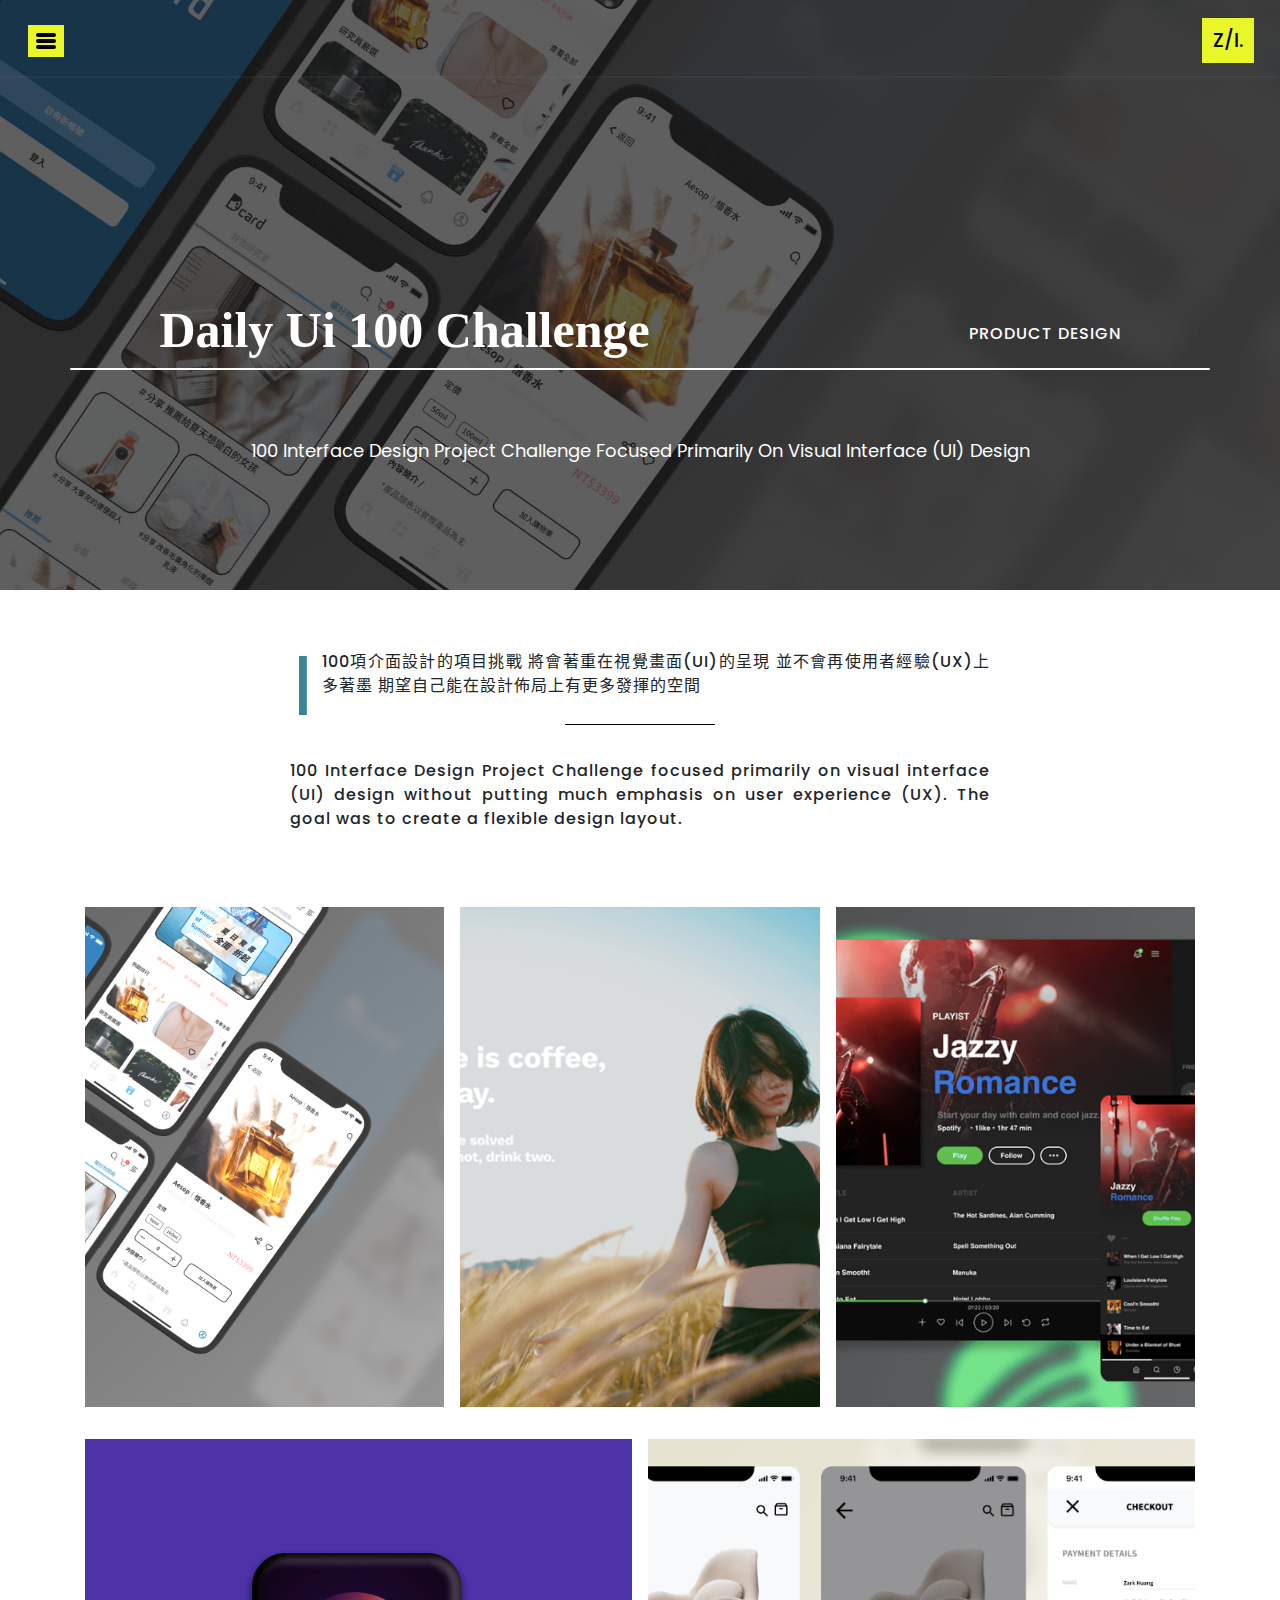
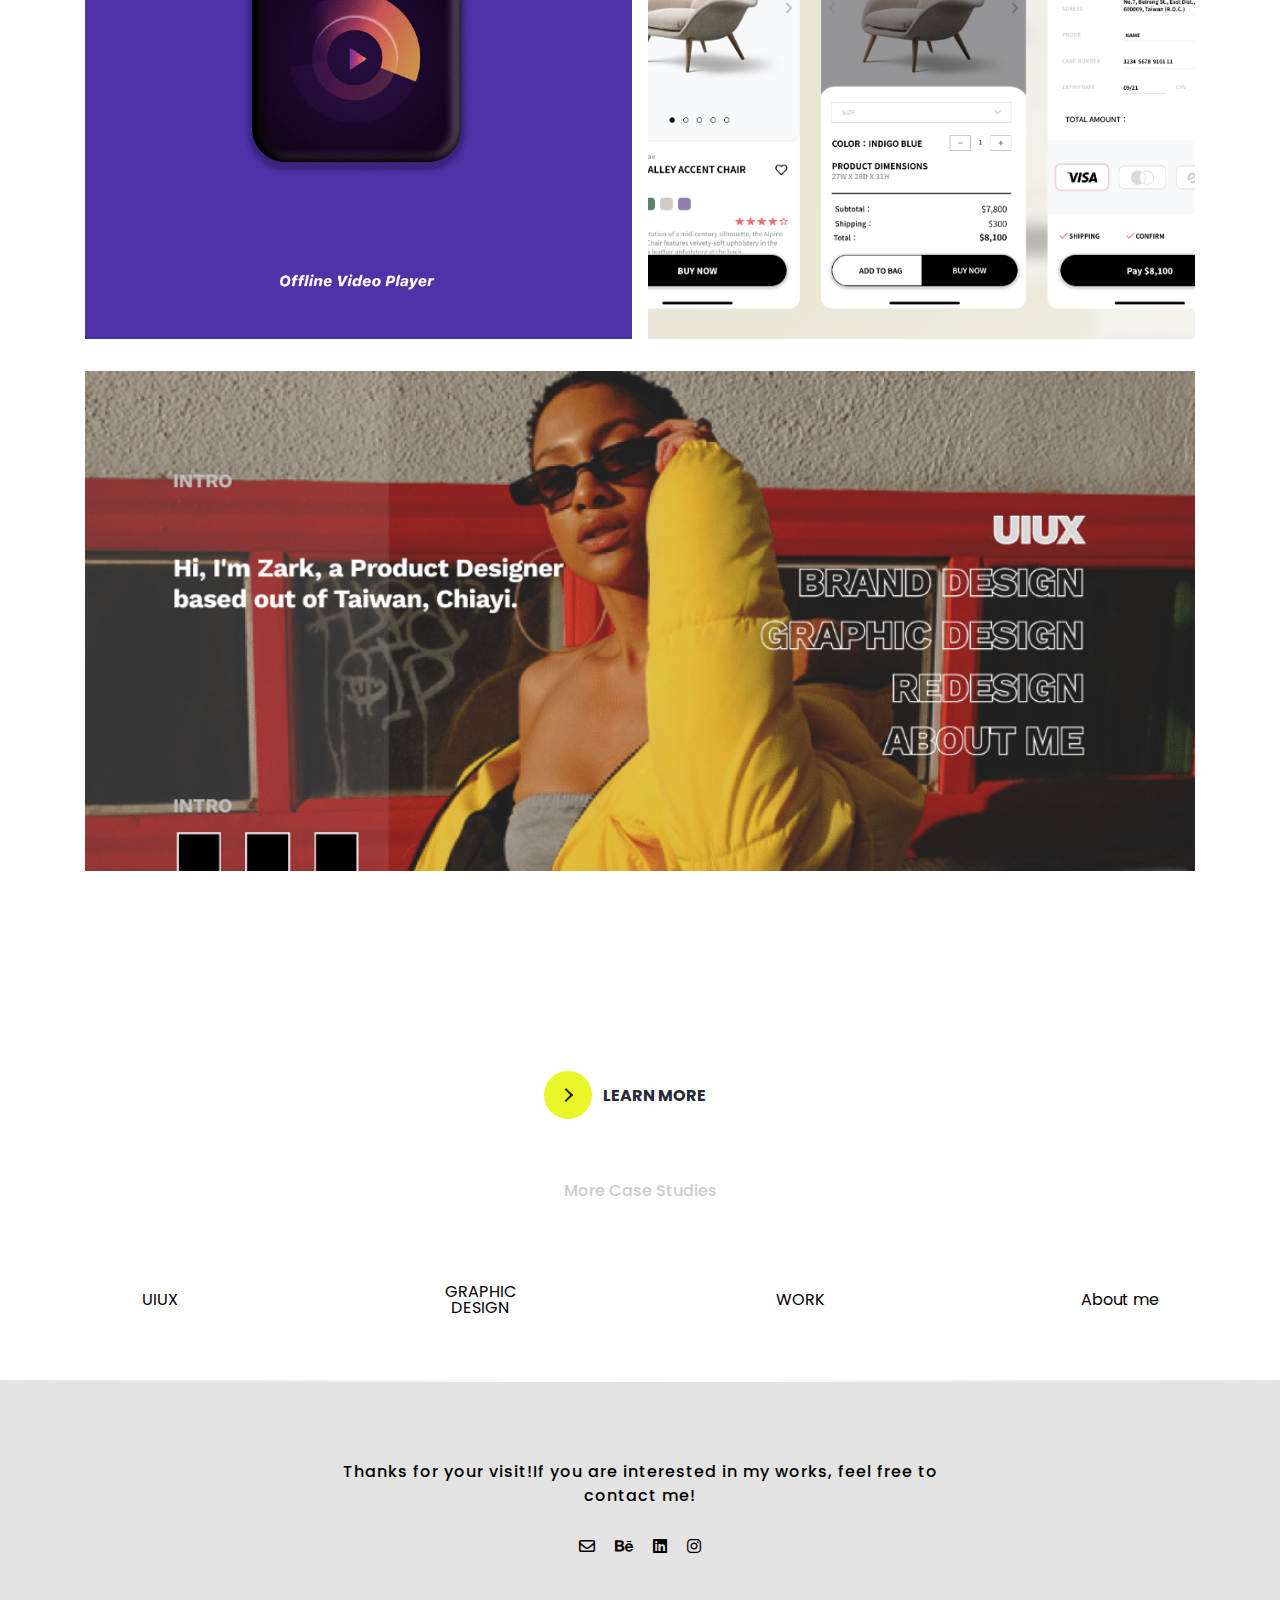
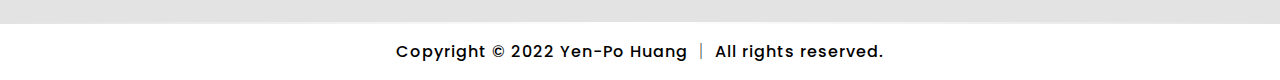
==== html/1.ui.html @ 436be86d "First publish" ====
<!DOCTYPE html>
<html lang="zh-TW">
  <head>
    <meta charset="UTF-8" />
    <meta http-equiv="X-UA-Compatible" content="IE=edge" />
    <meta name="viewport" content="width=device-width, initial-scale=1.0" />
    <title>Zark｜Online Portfolio</title>
    <link
      rel="stylesheet"
      href="https://cdnjs.cloudflare.com/ajax/libs/twitter-bootstrap/4.1.3/css/bootstrap.min.css"
    />
    <link
      rel="stylesheet"
      href="https://s3-us-west-2.amazonaws.com/s.cdpn.io/1462889/unicons.css"
    />
    <link
      rel="stylesheet"
      href="https://cdnjs.cloudflare.com/ajax/libs/font-awesome/6.2.0/css/all.min.css"
    />
    <link href="https://unpkg.com/aos@2.3.1/dist/aos.css" rel="stylesheet" />
    <link rel="stylesheet" href="../css/1.ui.css" />
  </head>

  <body>
    <!-- Navigation
	================================================== -->
    <nav id="nav">
      <div class="navbar" id="navbar">
        <div class="nav-container">
          <input class="checkbox" type="checkbox" name="" id="" />
          <div
            class="hamburger-lines"
            onmouseover="bigImg(this)"
            onmouseout="normalImg(this)"
          >
            <span class="line line1"></span><span class="line line2"></span
            ><span class="line line3"></span>
          </div>
          <div class="logo" id="logo">
            <h6><a href="../index.html">Z/I.</a></h6>
          </div>

          <div class="menu-items">
            <li><a href="../index.html">Home</a></li>
            <li><a href="1.ui.html">UI/UX</a></li>
            <li><a href="3.graphicDesign.html">Graphic Design</a></li>
            <li><a href="4.reDesign.html">Work</a></li>
            <li><a href="5..aboutMe.html">About Me</a></li>
          </div>
        </div>
      </div>
    </nav>

    <!-- Contnets
	================================================== -->

    <div id="parallax-world-of-ugg">
      <section>
        <div class="parallax-one" data-aos="zoom-out">
          <div class="littleTitle">
            <div class="h1">
              <h1>Daily Ui 100 Challenge</h1>
            </div>
            <div class="pp">
              <p>PRODUCT DESIGN</p>
            </div>
          </div>
          <div class="underline container"></div>
          <div class="descriptionConetnet container">
            <h3>100 Interface Design Project Challenge focused primarily on visual interface (UI) design </h3>
          </div>
        </div>
      </section>

      <section>
        <div class="block">
          <p>
            <span class="first-character sc">I</span>100項介面設計的項目挑戰
            將會著重在視覺畫面(UI)的呈現
            並不會再使用者經驗(UX)上多著墨
            期望自己能在設計佈局上有更多發揮的空間
          </p>
          <p class="line-break margin-top-10"></p>
          <p class="margin-top-10">
            <br />
            100 Interface Design Project Challenge focused primarily on visual interface (UI) design 
            without putting much emphasis on user experience (UX). 
            The goal was to create a flexible design layout.  
            
          </p>
        </div>
      </section>


      <!--Gallery
================================================== -->

 
<section class="gallery">
    <div class="container">
      <div class="grid">

        <div class="column-xs-12 column-md-4">
          <a href="https://www.behance.net/gallery/150003423/ReDesign-Dcard-App" target="_blank">
            <figure class="img-container">
            <img src="../img/img-1.png" />
            <figcaption class="img-content">
              <h2 class="gallerytitle">Decard ReDesign</h2>
              <h3 class="category">ReDesign</h3>
            </figcaption>
            <span class="img-content-hover">
              <h2 class="gallerytitle">Decard ReDesign</h2>
              <h3 class="category">ReDesign</h3>
            </span>
          </figure>
          </a>
        </div>
        
        <div class="column-xs-12 column-md-4">
          <a href="https://www.behance.net/gallery/150564649/Daily-Ui-Challenge-Day3-Landing-Page-Blog-Website" target="_blank">
            <figure class="img-container">
            <img src="../img/landingpage.png" />
            <figcaption class="img-content">
              <h2 class="gallerytitle">Blog Website</h2>
              <h3 class="category">UI/UX Design</h3>
            </figcaption>
            <span class="img-content-hover">
              <h2 class="gallerytitle">Blog Website</h2>
              <h3 class="category">UI/UX Design</h3>
            </span>
          </figure>
          </a>
        </div>
        
        <div class="column-xs-12 column-md-4">
          <a href="https://www.behance.net/gallery/151247097/Daily-Ui-Challenge-Day10-Spotify-concept-redesign" target="_blank">
            <figure class="img-container">
            <img src="../img/w.png">
            <figcaption class="img-content">
              <h2 class="gallerytitle">Spotify ReDesign</h2>
              <h3 class="category">ReDesign</h3>
            </figcaption>
            <span class="img-content-hover">
              <h2 class="gallerytitle">Spotify ReDesign</h2>
              <h3 class="category">ReDesign</h3>
            </span>
          </figure>
          </a>
        </div>
        <div class="column-xs-12 column-md-6">
          <a href="https://www.behance.net/gallery/152121253/Mobile-app-icon-design" target="_blank">
            <figure class="img-container">
            <img src="../img/qnap.png" />
            <figcaption class="img-content">
              <h2 class="gallerytitle">Mobile app Icon</h2>
              <h3 class="category">ReDesign</h3>
            </figcaption>
            <span class="img-content-hover">
              <h2 class="gallerytitle">Mobile app Icon</h2>
              <h3 class="category">ReDesign</h3>
            </span>
          </figure>
          </a>
        </div>
        <div class="column-xs-12 column-md-6">
          <a href="https://www.behance.net/gallery/150549213/Daily-Ui-Challenge-Day2-Checkout" target="_blank">
            <figure class="img-container">
            <img src="../img/chailr.png" />
            <figcaption class="img-content">
              <h2 class="gallerytitle">Checkout page</h2>
              <h3 class="category">UI design</h3>
            </figcaption>
            <span class="img-content-hover">
              <h2 class="gallerytitle">Checkout page</h2>
              <h3 class="category">UI design</h3>
            </span>
          </figure>
          </a>
        </div>
        <div class="column-xs-12">
          <a href="https://www.behance.net/gallery/159486443/The-portfolio-UI-Web-development" target="_blank">
            <figure class="img-container">
            <img src="../img/web.png" />
            <figcaption class="img-content">
              <h2 class="gallerytitle">Portfolio</h2>
              <h3 class="category">Web Development</h3>
            </figcaption>
            <span class="img-content-hover">
              <h2 class="gallerytitle">Portfolio</h2>
              <h3 class="category">Web Development</h3>
            </span>
          </figure>
          </a>
        </div>
      </div>
    </div>
  </section>
  


<!-- learn more -->


      <section>
        <div class="block">
        </div>


        <a href="https://www.behance.net/005e7eec" target="_blank" id="lerarmorebtn">
          <button class="learn-more">
            <span class="circle" aria-hidden="true">
              <span class="icon arrow"></span>
            </span>
            <span class="button-text">Learn More</span>
          </button>
        </a>
      </section>



      <!-- More case Studies
================================================== -->

      <h6 class="wrdLoc container">More Case Studies</h6>
      <section class="moreCase">
        <a class="item" href="./1.ui.html">UIUX</a>
        <a class="item" href="./3.graphicDesign.html">GRAPHIC<br />DESIGN</a>
        <a class="item" href="./4.reDesign.html">WORK</a>
        <a class="item" href="./5..aboutMe.html">About me</a>
      </section>

      <!-- Footer
	================================================== -->

      <footer class="footer">
        <div class="row">
          <div class="container">
            <div class="footer-box">
              <p>
                Thanks for your visit!If you are interested in my works, feel
                free to contact me!
              </p>

              <div class="icons">
                <a href="mailto:st456915@gmail.com"
                  ><i class="m-10 fa-regular fa-envelope"></i
                ></a>
                <a href="https://www.facebook.com/st456915" target="_blank"
                  ><i class="m-10 fa-brands fa-behance"></i
                ></a>
                <a href="https://www.linkedin.com/in/zarkhuang/" target="_blank"
                  ><i class="m-10 fa-brands fa-linkedin"></i
                ></a>
                <a href="https://www.instagram.com/zark_illust/" target="_blank"
                  ><i class="m-10 fa-brands fa-instagram"></i
                ></a>
                <!-- <a href="" target="_blank"><i class="m-10 icon-dribbble-1 u-color-white"></i></a> -->
              </div>
            </div>
          </div>
        </div>
      </footer>

      <div class="copyright">
        <div class="container">
          <p>Copyright © 2022 Yen-Po Huang ｜ All rights reserved.</p>
        </div>
      </div>

      <!-- Others 
	================================================== -->

      <button id="back-to-top-btn">
        <i class="fa-solid fa-chevron-up myBtn fa-xl"></i>
      </button>
    </div>

    <script src="https://cdnjs.cloudflare.com/ajax/libs/jquery/3.3.1/jquery.min.js"></script>
    <script src="https://unpkg.com/aos@2.3.1/dist/aos.js"></script>
    <script src="../javascript/default.js"></script>
    <script src="../js/gallery.js"></script>

    <script>
      AOS.init();
    </script>
  </body>
</html>
---- css/1.ui.css ----
@charset "UTF-8";
@import url('https://fonts.googleapis.com/css2?family=Playfair+Display:wght@400;700&display=swap');
@import url('https://fonts.googleapis.com/css?family=Poppins:100,100i,200,200i,300,300i,400,400i,500,500i,600,600i,700,700i,800,800i,900,900i&subset=devanagari,latin-ext');


/* Global Setting */
:root {
    --white: #ffffff;
    --black: #000000;
    --dark-blue: #1f2029;
    --dark-light: #424455;
    --red: #da2c4d;
    --yellow: #e8f62a;
    --grey: #ecedf3;
}

/* #Primary
 * *================================================== */

html,
body {
    width: 100%;
    overflow-x: hidden;
    font-family: "Poppins", sans-serif;
    font-size: 16px;
    line-height: 30px;
    -webkit-transition: all 300ms linear;
    transition: all 300ms linear;
    /* overflow: hidden; */
    box-sizing: border-box;
}

p {
    font-family: "Poppins", sans-serif;
    font-size: 16px;
    line-height: 30px;
    /* color: var(--white); */
    -webkit-transition: all 300ms linear;
    transition: all 300ms linear;
}

::selection,
::-moz-selection,
mark {
    color: var(--white);
    background-color: var(--black);
}

.color-yellow {
    color: var(--yellow);
}

.size-18 {
    font-size: 18px;
}

.opacity-40 {
    opacity: 0.4;
}

.opacity-60 {
    opacity: 0.6;
}

.section {
    position: relative;
    height: 100%;
    display: block;
    z-index: 30 !important;
}

.over-hide {
    overflow: hidden;
}

.padding-top-bottom {
    top: 50%;
    transform: translateY(-30%);
}

.z-bigger {
    z-index: 30 !important;
}


.yellow {
    background-color: yellow;
}


/* #Navgation
 * *================================================== */
#nav {
    z-index: 300;
}

#navbar {
    width: 100%;
    box-shadow: 0 1px 4px rgba(146, 161, 176, 0.15);
    width: 100%;
    display: block;
    position: fixed;
    top: 0;
    transition: top 0.3s;
    z-index: 100;
}

.navbar .menu-items {
    display: flex;
}

.navbar .nav-container li {
    list-style: none;
    transition: 0.5s;
}

.navbar .nav-container a {
    text-decoration: none;
    color: var(--black);
    font-weight: 500;
    font-size: 1.2rem;
    padding: 0.7rem;
}

.navbar .nav-container a:hover {
    font-weight: bolder;
}

#options {
    position: absolute;
    right: 0;
}

.nav-container {
    display: flex;
    justify-content: space-between;
    align-items: center;
    height: 62px;
    display: block;
    position: relative;
    height: 60px;
}

.nav-container .checkbox {
    position: absolute;
    display: block;
    height: 32px;
    width: 32px;
    top: 20px;
    left: 20px;
    z-index: 5;
    opacity: 0;
    cursor: pointer;
}

.nav-container .hamburger-lines {
    display: block;
    height: 16px;
    width: 20px;
    position: absolute;
    top: 25px;
    left: 20px;
    z-index: 2;
    display: flex;
    flex-direction: column;
    justify-content: space-between;
}

.nav-container .hamburger-lines .line {
    display: block;
    height: 4px;
    width: 100%;
    border-radius: 10px;
    background: #000;
}

.nav-container .hamburger-lines .line1 {
    transform-origin: 0% 0%;
    transition: transform 0.4s ease-in-out;
}

.nav-container .hamburger-lines .line2 {
    transition: transform 0.2s ease-in-out;
}

.nav-container .hamburger-lines .line3 {
    transform-origin: 0% 100%;
    transition: transform 0.4s ease-in-out;
}

.navbar .menu-items {
    width: 100%;
    height: 90%;
    display: flex;
    justify-content: center;
    align-items: center;
    left: 0;
    top: 0;
    position: fixed;
    padding-top: 120px;
    background-color: #f1f1f1;
    box-shadow: inset rgba(241, 241, 241, 0.3);
    transform: translateY(-150%);
    flex-direction: column;
    transition: transform 0.6s ease-in-out;
    text-align: center;
}

.navbar .menu-items li {
    margin-bottom: 1.2rem;
    font-size: 2rem;
    font-weight: 500;
}

.logo {
    padding: 0;
    position: absolute;
    top: 10px;
    /* transform: translateY(-50%); */
    right: 10px;
    /* font-size: 1rem; */
    color: #000;
    background-color: #e8f62a;
    transition: 0.5s ease-in-out;
}

.logo a {
    display: block;

}

.logo h6 {
    margin: 0;
    font-weight: 600;
    display: block;
}

.logo:hover {
    background-color: black;
    color: white;
}

.logo a:hover {
    color: white;
}


.nav-container input[type=checkbox]:checked~.menu-items {
    transform: translateX(0);
}

.nav-container input[type=checkbox]:checked~.menu-items li {
    transform: translateY(-60px);
}

.nav-container input[type=checkbox]:checked~.hamburger-lines .line1 {
    transform: rotate(45deg);
    background-color: var(--dark-blue);
    margin-left: 5px;
    margin-top: -1px;
}

.nav-container input[type=checkbox]:checked~.hamburger-lines .line2 {
    transform: scaleY(0);
    background-color: var(--dark-blue);
}

.nav-container input[type=checkbox]:checked~.hamburger-lines .line3 {
    transform: rotate(-45deg);
    background-color: var(--dark-blue);
    margin-left: 5px;
}

.nav-container input[type=checkbox]:checked~.logo {
    display: none;
}

.nav-container input[type=checkbox]:checked~#options {
    display: none;
}



/* #parallax
 * *================================================== */

@import url(https://fonts.googleapis.com/css?family=Oswald:300,400,700);
@import url(https://fonts.googleapis.com/css?family=Source+Sans+Pro:200,300,400,600,700,900,200italic,300italic,400italic,600italic,700italic,900italic);

/* Override UGG site */
#main {
    width: 100%;
    padding: 0;
}

.content-asset p {
    margin: 0 auto;
}

.breadcrumb {
    display: none;
}


/* Helpers */
/**************************/
.margin-top-10 {
    padding-top: 10px;
}

.margin-bot-10 {
    padding-bottom: 10px;
}

/* Typography */
/**************************/
#parallax-world-of-ugg h1 {
    font-family: 'Playfair Display SC', serif;
    font-size: 50px;
    font-weight: 700;
    color: white;
    padding: 0;
    margin: 0;
}

#parallax-world-of-ugg h2 {
    font-family: "Poppins", sans-serif;
    font-size: 70px;
    letter-spacing: 30px;
    text-align: center;
    color: white;
    font-weight: 400;
    text-transform: uppercase;
    z-index: 10;
    opacity: .9;
}

#parallax-world-of-ugg h3 {
  font-family: "Poppins", sans-serif;
    font-size: 18px;
    font-weight: 400;
    margin-top: 50px;
    color: white;
    text-transform: capitalize;
    padding: 20px;
}

#parallax-world-of-ugg p {
    font-family: "Poppins", sans-serif;
    font-weight: 500;
    font-size: 16px;
    letter-spacing: 1px;
    line-height: 24px;
}

.first-character {
    font-weight: 400;
    float: left;
    font-size: 84px;
    line-height: 64px;
    padding-top: 4px;
    padding-right: 8px;
    padding-left: 3px;
    font-family: "Poppins", sans-serif;
}

.sc {
    color: #3b8595;
}

.ny {
    color: #3d3c3a;
}

.atw {
    color: #c48660;
}

.littleTitle {
    display: flex;
    justify-content: space-around;
    align-items: center;
}

.littleTitle p {
    font-family: "Poppins", sans-serif;
    text-transform: uppercase;
    color: white;
    margin: 0;
    font-size: 24px;
}

.underline {
    width: 90%;
    height: 2px;
    background-color: #fff;
    border-radius: 20px;
}

.descriptionConetnet {
    display: flex;
    justify-content: center;
}


/* Section - Title */
/**************************/
#parallax-world-of-ugg .title {
    background: white;
    padding: 60px;
    margin: 0 auto;
    text-align: center;
}

#parallax-world-of-ugg .title h1 {
    font-size: 35px;
    letter-spacing: 8px;
}



/* Section - Block */
/**************************/
#parallax-world-of-ugg .block {
    background: white;
    padding: 60px;
    width: 820px;
    margin: 0 auto;
    text-align: justify;
}

#parallax-world-of-ugg .block-gray {
    background: #f2f2f2;
    padding: 60px;
}

#parallax-world-of-ugg .section-overlay-mask {
    position: absolute;
    top: 0;
    left: 0;
    width: 100%;
    height: 100%;
    background-color: black;
    opacity: 0.70;
}

/* Section - Parallax */
/**************************/
#parallax-world-of-ugg .parallax-one {
    padding-top: 300px;
    padding-bottom: 100px;
    overflow: hidden;
    position: relative;
    width: 100%;
    background-image: url(../img/img-1.jpg);
    background-attachment: fixed;
    background-size: cover;
    -moz-background-size: cover;
    -webkit-background-size: cover;
    background-repeat: no-repeat;
    background-position: center center;
}

#parallax-world-of-ugg .parallax-two {
    padding-top: 200px;
    padding-bottom: 200px;
    overflow: hidden;
    position: relative;
    width: 100%;
    background-image: url(../img/glasses.JPG);
    background-attachment: fixed;
    background-size: cover;
    -moz-background-size: cover;
    -webkit-background-size: cover;
    background-repeat: no-repeat;
    background-position: center center;
}

#parallax-world-of-ugg .parallax-three {
    padding-top: 200px;
    padding-bottom: 200px;
    overflow: hidden;
    position: relative;
    width: 100%;
    background-image: url(https://images.unsplash.com/photo-1440688807730-73e4e2169fb8?dpr=1&auto=format&fit=crop&w=1500&h=1001&q=80&cs=tinysrgb&crop=);
    background-attachment: fixed;
    background-size: cover;
    -moz-background-size: cover;
    -webkit-background-size: cover;
    background-repeat: no-repeat;
    background-position: center center;
}

/* Extras */
/**************************/
#parallax-world-of-ugg .line-break {
    border-bottom: 1px solid black;
    width: 150px;
    margin: 0 auto;
}

/* Media Queries */
/**************************/
@media screen and (max-width: 959px) and (min-width: 768px) {
    #parallax-world-of-ugg .block {
        padding: 40px;
        width: 620px;
    }
}

@media screen and (max-width: 767px) {
    #parallax-world-of-ugg .block {
        padding: 30px;
        width: 420px;
    }

    #parallax-world-of-ugg h2 {
        font-size: 30px;
    }

    #parallax-world-of-ugg .block {
        padding: 30px;
    }

    #parallax-world-of-ugg .parallax-one,
    #parallax-world-of-ugg .parallax-two,
    #parallax-world-of-ugg .parallax-three {
        padding-top: 100px;
        padding-bottom: 100px;
    }
}

@media screen and (max-width: 479px) {
    #parallax-world-of-ugg .block {
        padding: 30px 15px;
        width: 290px;
    }
}



/* $totop */

#back-to-top-btn {
    display: none;
    position: fixed;
    bottom: 20px;
    right: 20px;
    font-size: 18px;
    width: 50px;
    height: 50px;
    background-color: transparent;
    color:var(--dark-blue);
    cursor: pointer;
    outline: none;
    border: none;
    transition-duration: 0.2s;
    transition-timing-function: ease-in-out;
    transition-property: background-color, color;
}

#back-to-top-btn:hover,
#back-to-top-btn:focus {
    color:orange;
}

@media (max-width: 992px) {
    #back-to-top-btn {
        font-size: 18px;
        width: 40px;
        height: 40px;
        bottom: 15px;
        right: 15px;
    }
}

@media (max-width: 768px) {
    #back-to-top-btn {
        font-size: 16px;
        width: 32px;
        height: 32px;
        bottom: 6px;
        right: 6px;
    }
}

/*-------------------------
/* $MoreCase
---------------------------*/

.wrdLoc{
    display: flex;
    justify-content: center;
    color:  #ccc;
    margin-top: 5rem;
}

.moreCase{
    display: flex;
    justify-content: space-around;
    margin-bottom: 40px;
    margin-top: 60px;
    align-content: center;
    align-items: center;
    text-align: center;
}

.item{
    display: flex;
    line-height: 1;
    height: 80px;
    width: 100%;
    /* border: 1px solid black; */
    align-items: center;
    justify-content: center;
    text-decoration: none;
    color: #000;
}


.item:hover{
    background-color: var(--yellow);
    text-decoration: none;
    color: #000;
}

/*-------------------------
/* $Footer
---------------------------*/


footer {
    padding: 60px 0;
    position: relative;
    width: 100%;
    text-align: center;
    background-color: #e3e3e3;
}


footer .circular_text {
    margin-top: -140px;
    z-index: 9;
    margin-bottom: 50px;
}

footer .circular_text img {
    height: 300px;
    width: 300px;
}


.footer-box {
    width: 60%;
    margin: 0 auto;
}


.footer-box p {
    margin-bottom: 20px;
    margin-top: 20px;
    font-size: 16px;
    color: black;
    font-family: DM Serif Text;
}

@media(max-width: 576px) {
    .footer-box p {
        font-size: 10px;
    }
}


footer .epilogue p {
    font-family: Orelega One;
    line-height: 16px;
    padding-top: 10px;
    font-size: 6px;
}

footer:before {
    content: "";
    position: absolute;
    top: 0;
    left: 0;
    width: 100%;
    height: 2px;
    background: linear-gradient(to left, transparent, #fff, transparent);
}

footer:after {
    content: "";
    position: absolute;
    bottom: 0;
    left: 0;
    width: 100%;
    height: 2px;
    padding: 0;
    background: linear-gradient(to left, transparent, #fff, transparent);
}

.footer .icons{
    display: flex;
    justify-content: center;
}

.m-10{
    margin: 10px;
}


.icons a{
    color: black;
}

.icons a:hover{
    background-color: var(--yellow);
}


.copyright {

    text-align: center;
}

.copyright p {
    font-family: Orelega One;
    /*line-height: 16px;*/
    font-size: 12px;
    color: #000;

}

/* ----------- */

  #lerarmorebtn {
    margin: 5rem;
  }

button {
  position: relative;
  display: inline-block;
  cursor: pointer;
  outline: none;
  border: 0;
  vertical-align: middle;
  text-decoration: none;
  background: transparent;
  padding: 0;
  font-size: inherit;
  font-family: inherit;
}
button.learn-more {
  width: 12rem;
  height: auto;
  position: absolute;
  left: 50%;
  transform: translateX(-50%);
}
button.learn-more .circle {
  transition: all 0.45s cubic-bezier(0.65, 0, 0.076, 1);
  position: relative;
  display: block;
  margin: 0;
  width: 3rem;
  height: 3rem;
  background: var(--yellow);
  border-radius: 1.625rem;
}
button.learn-more .circle .icon {
  transition: all 0.45s cubic-bezier(0.65, 0, 0.076, 1);
  position: absolute;
  top: 0;
  bottom: 0;
  margin: auto;
  background: var(--dark-blue);
}
button.learn-more .circle .icon.arrow {
  transition: all 0.45s cubic-bezier(0.65, 0, 0.076, 1);
  left: 0.625rem;
  width: 1.125rem;
  height: 0.125rem;
  background: none;
}
button.learn-more .circle .icon.arrow::before {
  position: absolute;
  content: "";
  top: -0.25rem;
  right: 0.0625rem;
  width: 0.625rem;
  height: 0.625rem;
  border-top: 0.125rem solid var(--dark-blue);
  border-right: 0.125rem solid var(--dark-blue);
  transform: rotate(45deg);
}
button.learn-more .button-text {
  transition: all 0.45s cubic-bezier(0.65, 0, 0.076, 1);
  position: absolute;
  top: 0;
  left: 0;
  right: 0;
  bottom: 0;
  padding: 0.75rem 0;
  margin: 0 0 0 1.85rem;
  color: #282936;
  font-weight: 700;
  line-height: 1.6;
  text-align: center;
  text-transform: uppercase;
}
button:hover .circle {
  width: 100%;
}
button:hover .circle .icon.arrow {
  background: var(--dark-blue);
  transform: translate(1rem, 0);
}
button:hover .button-text {
  color: var(--dark-blue);
}

@supports (display: grid) {
  .lerarmorebtn {
    display: grid;
    grid-template-columns: repeat(4, 1fr);
    grid-gap: 0.625rem;
    grid-template-areas: ". main main ." ". main main .";
  }

}

/* <!--Gallery
================================================== --> */

.grid {
    display: flex;
    flex-direction: column;
    flex-flow: row wrap;
  }
  .grid > [class*=column-] {
    display: block;
  }
  
  .first {
    order: -1;
  }
  
  .last {
    order: 12;
  }
  
  .align-top {
    align-items: start;
  }
  
  .align-center {
    align-items: center;
  }
  
  .align-bottom {
    align-items: end;
  }
  
  .column-xs-1 {
    flex-basis: 8.3333333333%;
    max-width: 8.3333333333%;
  }
  
  .column-xs-2 {
    flex-basis: 16.6666666667%;
    max-width: 16.6666666667%;
  }
  
  .column-xs-3 {
    flex-basis: 25%;
    max-width: 25%;
  }
  
  .column-xs-4 {
    flex-basis: 33.3333333333%;
    max-width: 33.3333333333%;
  }
  
  .column-xs-5 {
    flex-basis: 41.6666666667%;
    max-width: 41.6666666667%;
  }
  
  .column-xs-6 {
    flex-basis: 50%;
    max-width: 50%;
  }
  
  .column-xs-7 {
    flex-basis: 58.3333333333%;
    max-width: 58.3333333333%;
  }
  
  .column-xs-8 {
    flex-basis: 66.6666666667%;
    max-width: 66.6666666667%;
  }
  
  .column-xs-9 {
    flex-basis: 75%;
    max-width: 75%;
  }
  
  .column-xs-10 {
    flex-basis: 83.3333333333%;
    max-width: 83.3333333333%;
  }
  
  .column-xs-11 {
    flex-basis: 91.6666666667%;
    max-width: 91.6666666667%;
  }
  
  .column-xs-12 {
    flex-basis: 100%;
    max-width: 100%;
  }
  
  @media (min-width: 48rem) {
    .column-sm-1 {
      flex-basis: 8.3333333333%;
      max-width: 8.3333333333%;
    }
  
    .column-sm-2 {
      flex-basis: 16.6666666667%;
      max-width: 16.6666666667%;
    }
  
    .column-sm-3 {
      flex-basis: 25%;
      max-width: 25%;
    }
  
    .column-sm-4 {
      flex-basis: 33.3333333333%;
      max-width: 33.3333333333%;
    }
  
    .column-sm-5 {
      flex-basis: 41.6666666667%;
      max-width: 41.6666666667%;
    }
  
    .column-sm-6 {
      flex-basis: 50%;
      max-width: 50%;
    }
  
    .column-sm-7 {
      flex-basis: 58.3333333333%;
      max-width: 58.3333333333%;
    }
  
    .column-sm-8 {
      flex-basis: 66.6666666667%;
      max-width: 66.6666666667%;
    }
  
    .column-sm-9 {
      flex-basis: 75%;
      max-width: 75%;
    }
  
    .column-sm-10 {
      flex-basis: 83.3333333333%;
      max-width: 83.3333333333%;
    }
  
    .column-sm-11 {
      flex-basis: 91.6666666667%;
      max-width: 91.6666666667%;
    }
  
    .column-sm-12 {
      flex-basis: 100%;
      max-width: 100%;
    }
  }
  @media (min-width: 62rem) {
    .column-md-1 {
      flex-basis: 8.3333333333%;
      max-width: 8.3333333333%;
    }
  
    .column-md-2 {
      flex-basis: 16.6666666667%;
      max-width: 16.6666666667%;
    }
  
    .column-md-3 {
      flex-basis: 25%;
      max-width: 25%;
    }
  
    .column-md-4 {
      flex-basis: 33.3333333333%;
      max-width: 33.3333333333%;
    }
  
    .column-md-5 {
      flex-basis: 41.6666666667%;
      max-width: 41.6666666667%;
    }
  
    .column-md-6 {
      flex-basis: 50%;
      max-width: 50%;
    }
  
    .column-md-7 {
      flex-basis: 58.3333333333%;
      max-width: 58.3333333333%;
    }
  
    .column-md-8 {
      flex-basis: 66.6666666667%;
      max-width: 66.6666666667%;
    }
  
    .column-md-9 {
      flex-basis: 75%;
      max-width: 75%;
    }
  
    .column-md-10 {
      flex-basis: 83.3333333333%;
      max-width: 83.3333333333%;
    }
  
    .column-md-11 {
      flex-basis: 91.6666666667%;
      max-width: 91.6666666667%;
    }
  
    .column-md-12 {
      flex-basis: 100%;
      max-width: 100%;
    }
  }
  @media (min-width: 75rem) {
    .column-lg-1 {
      flex-basis: 8.3333333333%;
      max-width: 8.3333333333%;
    }
  
    .column-lg-2 {
      flex-basis: 16.6666666667%;
      max-width: 16.6666666667%;
    }
  
    .column-lg-3 {
      flex-basis: 25%;
      max-width: 25%;
    }
  
    .column-lg-4 {
      flex-basis: 33.3333333333%;
      max-width: 33.3333333333%;
    }
  
    .column-lg-5 {
      flex-basis: 41.6666666667%;
      max-width: 41.6666666667%;
    }
  
    .column-lg-6 {
      flex-basis: 50%;
      max-width: 50%;
    }
  
    .column-lg-7 {
      flex-basis: 58.3333333333%;
      max-width: 58.3333333333%;
    }
  
    .column-lg-8 {
      flex-basis: 66.6666666667%;
      max-width: 66.6666666667%;
    }
  
    .column-lg-9 {
      flex-basis: 75%;
      max-width: 75%;
    }
  
    .column-lg-10 {
      flex-basis: 83.3333333333%;
      max-width: 83.3333333333%;
    }
  
    .column-lg-11 {
      flex-basis: 91.6666666667%;
      max-width: 91.6666666667%;
    }
  
    .column-lg-12 {
      flex-basis: 100%;
      max-width: 100%;
    }
  }
  @supports (display: grid) {
    .grid {
      display: grid;
      grid-template-columns: repeat(12, 1fr);
      grid-template-rows: auto;
    }
    .grid > [class*=column-] {
      margin: 0;
      max-width: 100%;
    }
  
    .column-xs-1 {
      grid-column-start: span 1;
      grid-column-end: span 1;
    }
  
    .column-xs-2 {
      grid-column-start: span 2;
      grid-column-end: span 2;
    }
  
    .column-xs-3 {
      grid-column-start: span 3;
      grid-column-end: span 3;
    }
  
    .column-xs-4 {
      grid-column-start: span 4;
      grid-column-end: span 4;
    }
  
    .column-xs-5 {
      grid-column-start: span 5;
      grid-column-end: span 5;
    }
  
    .column-xs-6 {
      grid-column-start: span 6;
      grid-column-end: span 6;
    }
  
    .column-xs-7 {
      grid-column-start: span 7;
      grid-column-end: span 7;
    }
  
    .column-xs-8 {
      grid-column-start: span 8;
      grid-column-end: span 8;
    }
  
    .column-xs-9 {
      grid-column-start: span 9;
      grid-column-end: span 9;
    }
  
    .column-xs-10 {
      grid-column-start: span 10;
      grid-column-end: span 10;
    }
  
    .column-xs-11 {
      grid-column-start: span 11;
      grid-column-end: span 11;
    }
  
    .column-xs-12 {
      grid-column-start: span 12;
      grid-column-end: span 12;
    }
  
    @media (min-width: 48rem) {
      .column-sm-1 {
        grid-column-start: span 1;
        grid-column-end: span 1;
      }
  
      .column-sm-2 {
        grid-column-start: span 2;
        grid-column-end: span 2;
      }
  
      .column-sm-3 {
        grid-column-start: span 3;
        grid-column-end: span 3;
      }
  
      .column-sm-4 {
        grid-column-start: span 4;
        grid-column-end: span 4;
      }
  
      .column-sm-5 {
        grid-column-start: span 5;
        grid-column-end: span 5;
      }
  
      .column-sm-6 {
        grid-column-start: span 6;
        grid-column-end: span 6;
      }
  
      .column-sm-7 {
        grid-column-start: span 7;
        grid-column-end: span 7;
      }
  
      .column-sm-8 {
        grid-column-start: span 8;
        grid-column-end: span 8;
      }
  
      .column-sm-9 {
        grid-column-start: span 9;
        grid-column-end: span 9;
      }
  
      .column-sm-10 {
        grid-column-start: span 10;
        grid-column-end: span 10;
      }
  
      .column-sm-11 {
        grid-column-start: span 11;
        grid-column-end: span 11;
      }
  
      .column-sm-12 {
        grid-column-start: span 12;
        grid-column-end: span 12;
      }
    }
    @media (min-width: 62rem) {
      .column-md-1 {
        grid-column-start: span 1;
        grid-column-end: span 1;
      }
  
      .column-md-2 {
        grid-column-start: span 2;
        grid-column-end: span 2;
      }
  
      .column-md-3 {
        grid-column-start: span 3;
        grid-column-end: span 3;
      }
  
      .column-md-4 {
        grid-column-start: span 4;
        grid-column-end: span 4;
      }
  
      .column-md-5 {
        grid-column-start: span 5;
        grid-column-end: span 5;
      }
  
      .column-md-6 {
        grid-column-start: span 6;
        grid-column-end: span 6;
      }
  
      .column-md-7 {
        grid-column-start: span 7;
        grid-column-end: span 7;
      }
  
      .column-md-8 {
        grid-column-start: span 8;
        grid-column-end: span 8;
      }
  
      .column-md-9 {
        grid-column-start: span 9;
        grid-column-end: span 9;
      }
  
      .column-md-10 {
        grid-column-start: span 10;
        grid-column-end: span 10;
      }
  
      .column-md-11 {
        grid-column-start: span 11;
        grid-column-end: span 11;
      }
  
      .column-md-12 {
        grid-column-start: span 12;
        grid-column-end: span 12;
      }
    }
    @media (min-width: 75rem) {
      .column-lg-1 {
        grid-column-start: span 1;
        grid-column-end: span 1;
      }
  
      .column-lg-2 {
        grid-column-start: span 2;
        grid-column-end: span 2;
      }
  
      .column-lg-3 {
        grid-column-start: span 3;
        grid-column-end: span 3;
      }
  
      .column-lg-4 {
        grid-column-start: span 4;
        grid-column-end: span 4;
      }
  
      .column-lg-5 {
        grid-column-start: span 5;
        grid-column-end: span 5;
      }
  
      .column-lg-6 {
        grid-column-start: span 6;
        grid-column-end: span 6;
      }
  
      .column-lg-7 {
        grid-column-start: span 7;
        grid-column-end: span 7;
      }
  
      .column-lg-8 {
        grid-column-start: span 8;
        grid-column-end: span 8;
      }
  
      .column-lg-9 {
        grid-column-start: span 9;
        grid-column-end: span 9;
      }
  
      .column-lg-10 {
        grid-column-start: span 10;
        grid-column-end: span 10;
      }
  
      .column-lg-11 {
        grid-column-start: span 11;
        grid-column-end: span 11;
      }
  
      .column-lg-12 {
        grid-column-start: span 12;
        grid-column-end: span 12;
      }
    }
  }
  
  
  ul li {
    margin: 0 1.5rem 0 0;
  }
  
  a {
    color: #787878;
    text-decoration: none;
    transition: all 0.2s ease;
  }
  a:hover {
    color: #2e2e2e;
  }
  a.active {
    color: #2e2e2e;
  }

  
  #highlight {
    color: #ea8478;
    font-size: 1.25rem;
  }
  
  .gallery {
    padding: 0 0 4rem 0;
  }
  
  .img-container {
    width: 100%;
    height: 500px;
    cursor: pointer;
    overflow: hidden;
  }
  .img-container:hover .img-content-hover {
    display: block;
    color: #000;
  }
  
  img {
    width: 100%;
    height: 500px;
    -o-object-fit: cover;
       object-fit: cover;
    transform: scale(1);
    transition: all 0.3s ease-in-out;
  }
  img:hover {
    transform: scale(1.05);
  }
  
  .img-content-hover {
    z-index: 1;
    position: absolute;
    top: 0;
    left: 0;
    white-space: nowrap;
    display: none;
    padding: 1rem;
    background: #fff;
    font-weight: 400;
    margin-top: 1.25rem;
    margin-left: -2rem;
    color: #000;
  }
  
  #parallax-world-of-ugg  .gallerytitle {
    color: #2e2e2e;
    font-size: 1.5rem;
    font-weight: 700;
    padding: 0;
    letter-spacing: 0;
    text-align: center;
    color: black;
    z-index: 10;
  }


  #parallax-world-of-ugg  .category {
    font-size: 1rem;
    color: #787878;
    font-weight: 500;
    padding: 0;
    letter-spacing: 0;
    text-align: center;
    color: black;
    z-index: 10;
    margin: 0;
    font-family: "Poppins", sans-serif;
  }

  .img-content {
    display: none;
  }
  
  .social, .copyright {
    margin: 1rem;
  }
  
  .social li {
    display: inline-block;
  }

  @supports (display: grid) {
    .gallery .grid {
      grid-gap: 1rem;
    }
  }
  @media (min-width: 62rem) {
    nav ul {
      justify-content: flex-end;
    }
  }
  @media screen and (max-width: 1024px) {
    img:hover {
      transform: none;
    }
  
    .img-container {
      height: 100%;
    }
    .img-container:hover .img-content-hover {
      display: none;
    }
  
    .img-content {
      display: block;
      padding: 1rem 0;
    }
  }
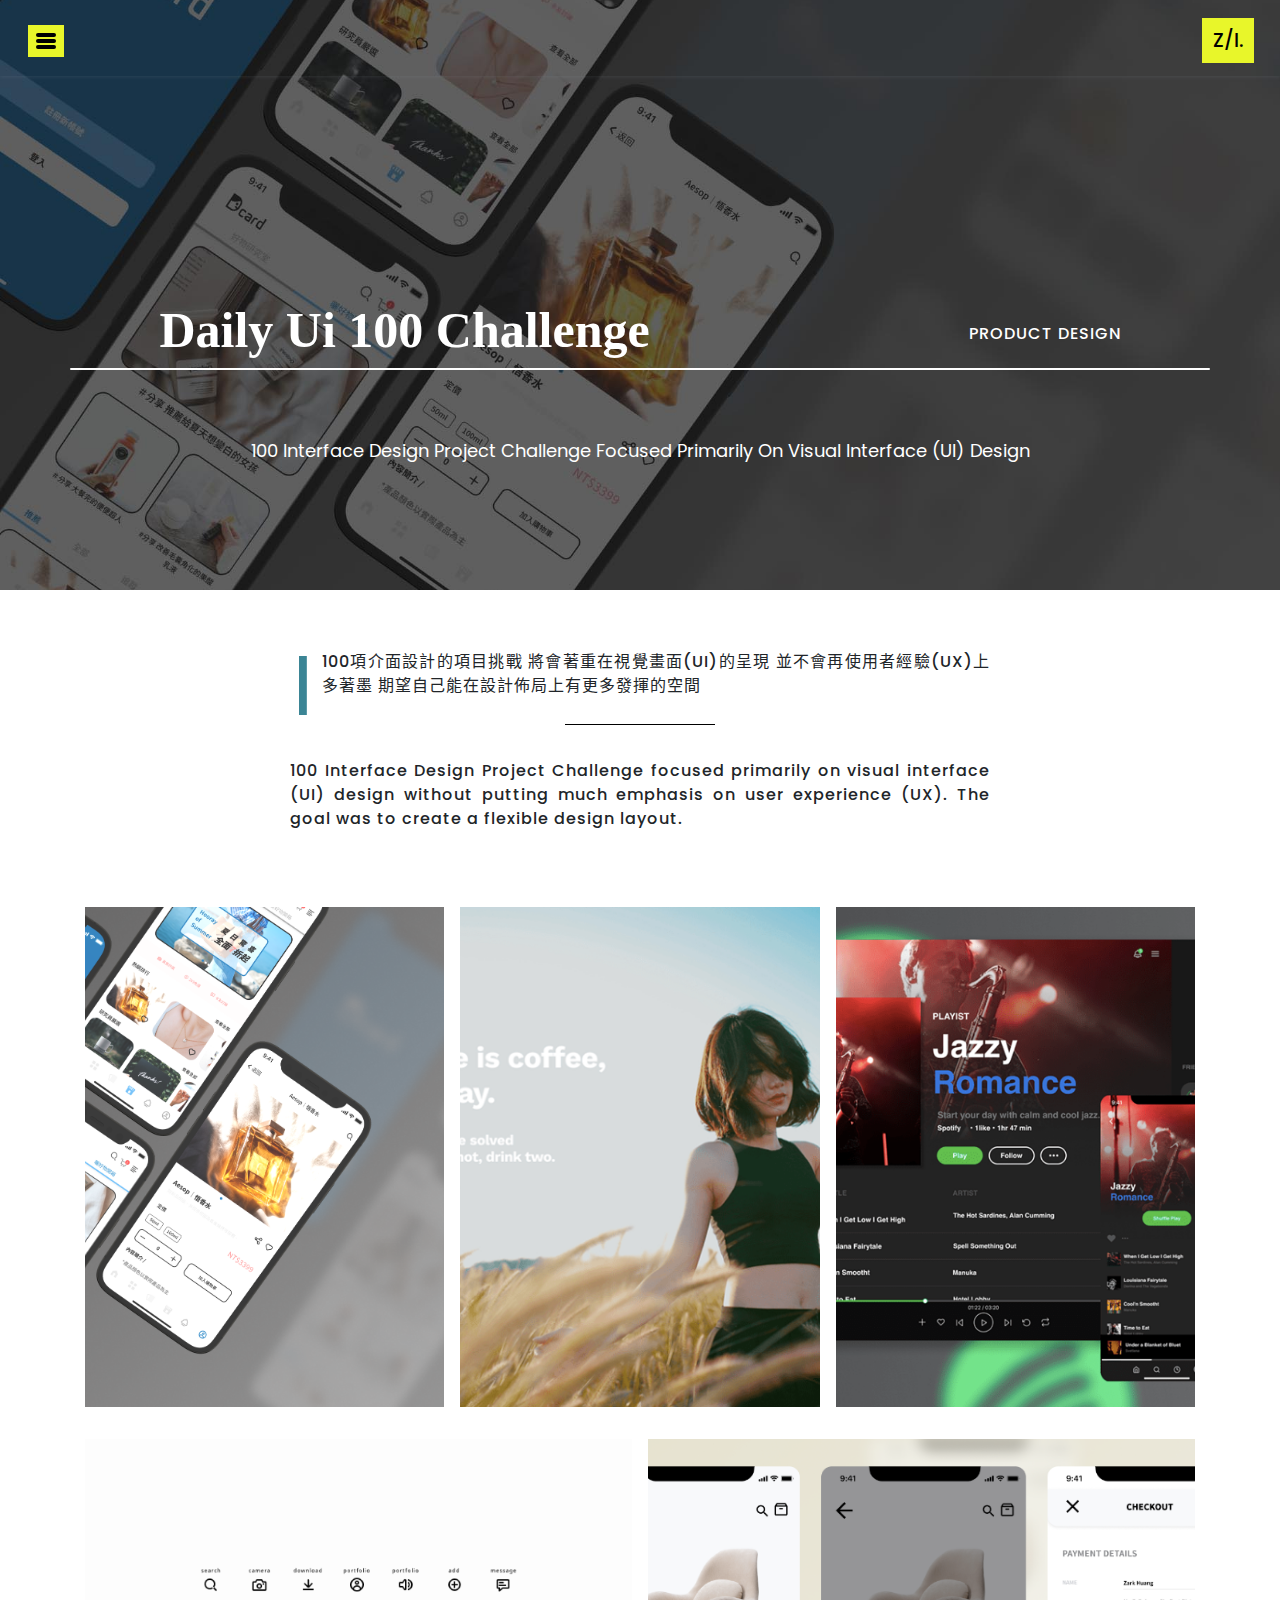
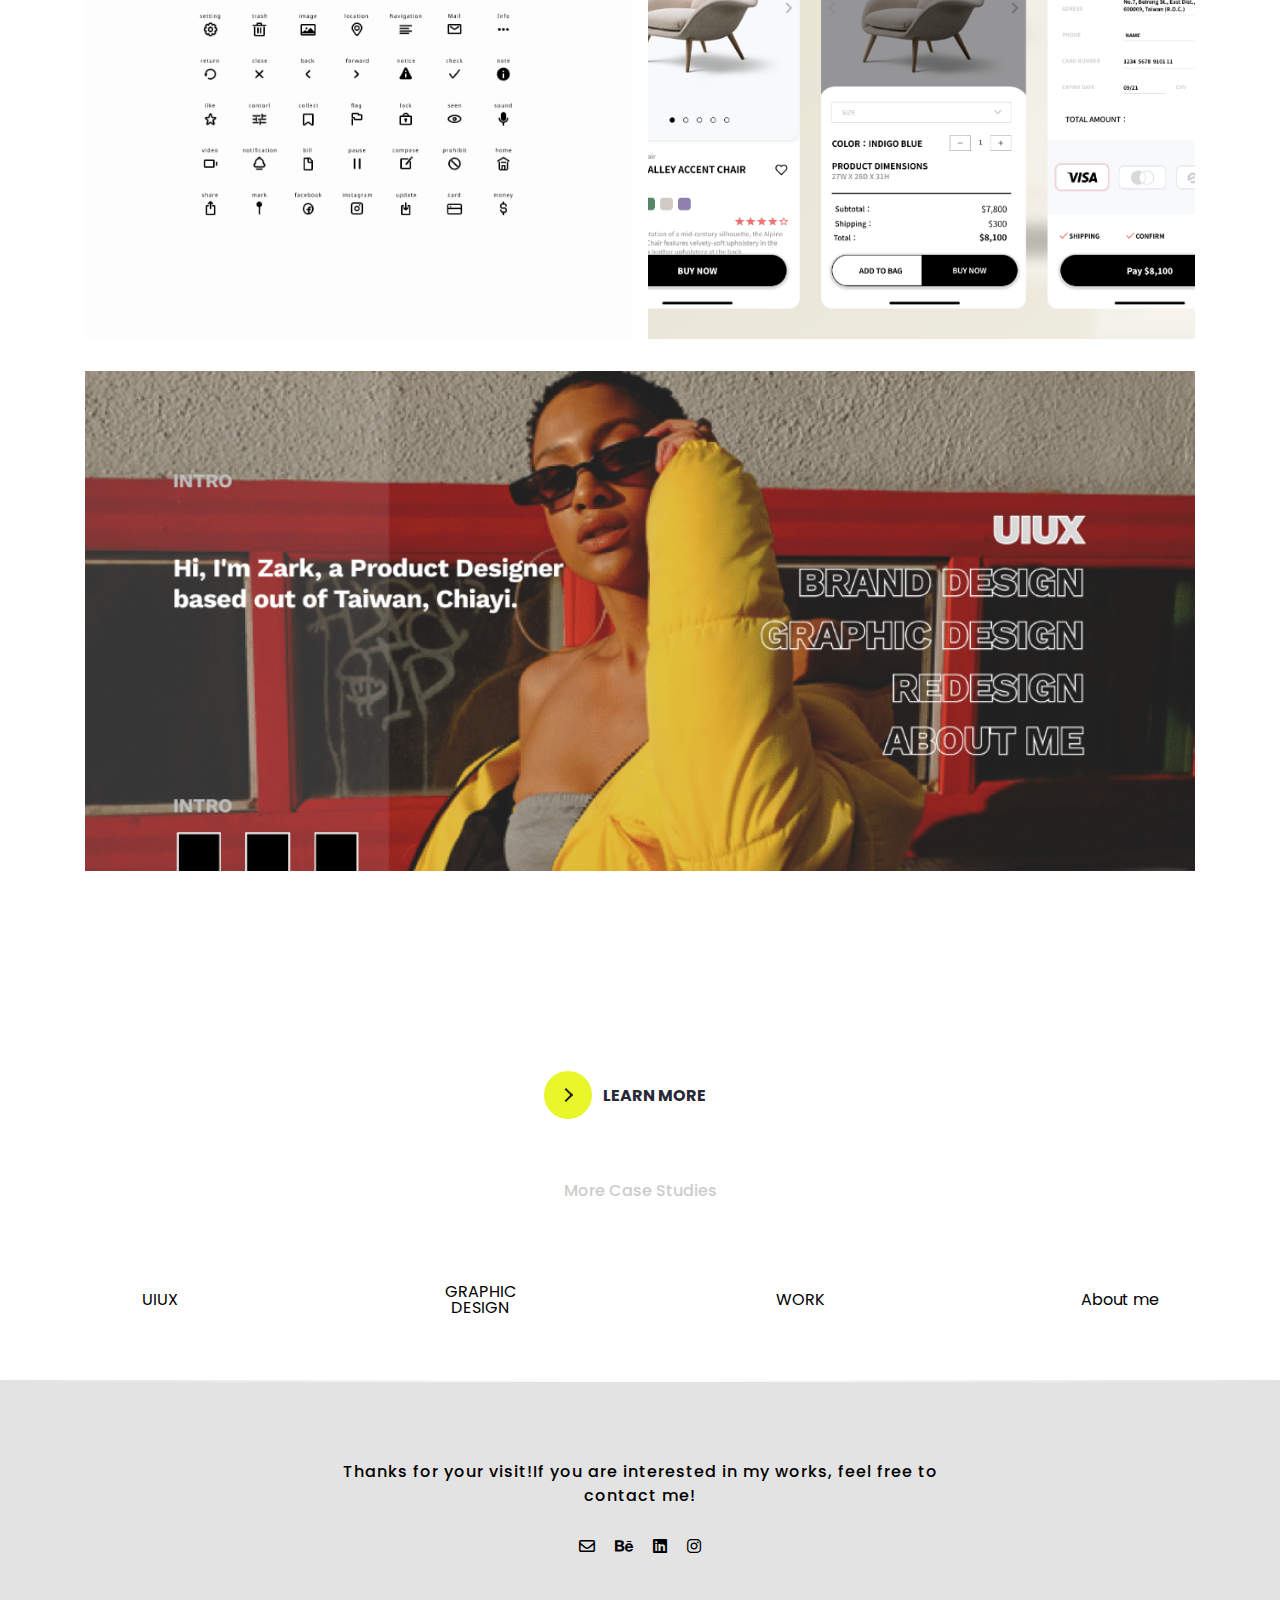
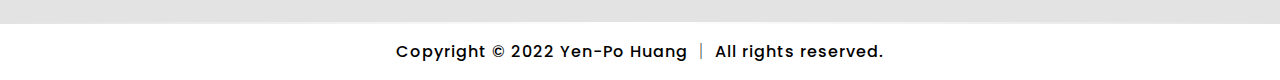
==== commit f61ceb40: "fix: 更新behance網址" ====
--- a/html/1.ui.html
+++ b/html/1.ui.html
@@ -101,7 +101,7 @@
       <div class="grid">
 
         <div class="column-xs-12 column-md-4">
-          <a href="https://www.behance.net/gallery/150003423/ReDesign-Dcard-App" target="_blank">
+          <a href="https://www.behance.net/gallery/219125719/redesigned-)-Login" target="_blank">
             <figure class="img-container">
             <img src="../img/img-1.png" />
             <figcaption class="img-content">
@@ -117,7 +117,7 @@
         </div>
         
         <div class="column-xs-12 column-md-4">
-          <a href="https://www.behance.net/gallery/150564649/Daily-Ui-Challenge-Day3-Landing-Page-Blog-Website" target="_blank">
+          <a href="https://www.behance.net/gallery/219128407/blog-website" target="_blank">
             <figure class="img-container">
             <img src="../img/landingpage.png" />
             <figcaption class="img-content">
@@ -133,7 +133,7 @@
         </div>
         
         <div class="column-xs-12 column-md-4">
-          <a href="https://www.behance.net/gallery/151247097/Daily-Ui-Challenge-Day10-Spotify-concept-redesign" target="_blank">
+          <a href="hhttps://www.behance.net/gallery/219129833/redesign)-spotify" target="_blank">
             <figure class="img-container">
             <img src="../img/w.png">
             <figcaption class="img-content">
@@ -148,22 +148,22 @@
           </a>
         </div>
         <div class="column-xs-12 column-md-6">
-          <a href="https://www.behance.net/gallery/152121253/Mobile-app-icon-design" target="_blank">
-            <figure class="img-container">
-            <img src="../img/qnap.png" />
-            <figcaption class="img-content">
-              <h2 class="gallerytitle">Mobile app Icon</h2>
-              <h3 class="category">ReDesign</h3>
-            </figcaption>
-            <span class="img-content-hover">
-              <h2 class="gallerytitle">Mobile app Icon</h2>
-              <h3 class="category">ReDesign</h3>
+          <a href="https://www.behance.net/gallery/219128987/icon" target="_blank">
+            <figure class="img-container">
+            <img src="../img/icon.png" />
+            <figcaption class="img-content">
+              <h2 class="gallerytitle">Icon Design</h2>
+              <h3 class="category">Illustraion</h3>
+            </figcaption>
+            <span class="img-content-hover">
+              <h2 class="gallerytitle">Icon Design</h2>
+              <h3 class="category">Illustraion</h3>
             </span>
           </figure>
           </a>
         </div>
         <div class="column-xs-12 column-md-6">
-          <a href="https://www.behance.net/gallery/150549213/Daily-Ui-Challenge-Day2-Checkout" target="_blank">
+          <a href="https://www.behance.net/gallery/219127541/furniture-product-page-and-checkout-experience" target="_blank">
             <figure class="img-container">
             <img src="../img/chailr.png" />
             <figcaption class="img-content">
@@ -206,7 +206,7 @@
         </div>
 
 
-        <a href="https://www.behance.net/005e7eec" target="_blank" id="lerarmorebtn">
+        <a href="https://www.behance.net/illustzark" target="_blank" id="lerarmorebtn">
           <button class="learn-more">
             <span class="circle" aria-hidden="true">
               <span class="icon arrow"></span>
